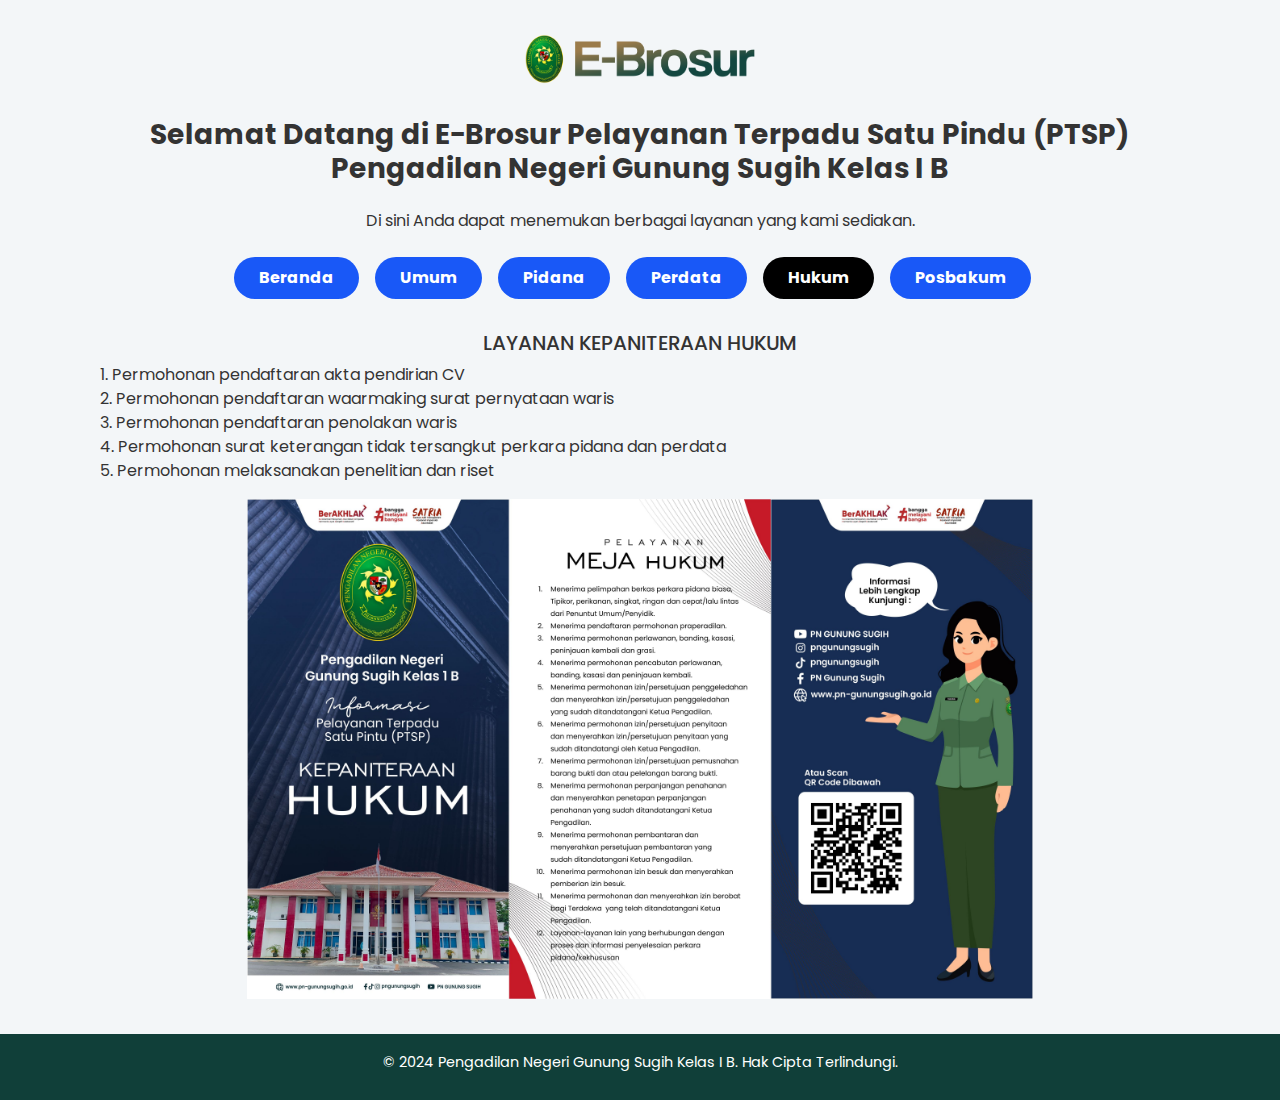
==== ptsp.hukum.html @ ebd92af2 "first commit" ====
<!DOCTYPE html>
<html lang="id">

<head>
  <meta charset="UTF-8">
  <meta name="viewport" content="width=device-width, initial-scale=1.0">
  <title>PTSP Pengadilan Negeri Gunung Sugih</title>
  <!-- Bootstrap CSS -->
  <link rel="stylesheet" href="https://stackpath.bootstrapcdn.com/bootstrap/4.5.2/css/bootstrap.min.css">
  <!-- Google Font: Poppins -->
  <link href="https://fonts.googleapis.com/css2?family=Poppins:wght@400;600&display=swap" rel="stylesheet">
  <style>
    body,
    html {
      font-family: 'Poppins', sans-serif;
      background-color: #F3F6F8;
      color: #333;
      min-height: 100vh;
      display: flex;
      flex-direction: column;
    }

    header {
      background-color: #F3F6F8;
      color: #000;
      padding: 10px;
      text-align: center;
    }

    .content {
      flex-grow: 1;
    }

    .footer {
      text-align: center;
      padding: 10px;
      background-color: #103F39;
      color: white;
      font-size: 0.9em;
    }

    .banner-image {
  width: 100%;
  height: auto;
  object-fit: contain;
  border-radius: 10px;
  margin-bottom: 15px;
  cursor: pointer;
  max-height: 500px;
}

.banner-container {
  margin: 20px auto;
  padding: 0 15px;
  text-align: center;
}

/* Media query untuk perangkat dengan lebar layar yang lebih kecil */
@media (max-width: 768px) {
  .banner-image {
    max-height: 400px;
  }
}

@media (max-width: 576px) {
  .banner-image {
    max-height: 300px;
  }
}

/* Style untuk heading dan paragraf */
.heading-bold {
  font-size: 1.75rem; /* Ukuran awal untuk layar besar */
  font-weight: bold;
  line-height: 1.2;
}

.text-center {
  text-align: center;
}

/* Media query untuk layar sedang */
@media (max-width: 768px) {
  .heading-bold {
    font-size: 1.5rem; /* Ukuran teks menurun pada layar sedang */
  }
  .text-center.mt-4 {
    font-size: 1rem; /* Paragraf teks lebih kecil di layar sedang */
  }
}

/* Media query untuk layar kecil */
@media (max-width: 576px) {
  .heading-bold {
    font-size: 1.25rem; /* Ukuran teks lebih kecil di layar kecil */
  }
  .text-center.mt-4 {
    font-size: 0.9rem; /* Paragraf teks lebih kecil di layar kecil */
  }
}
  </style>
</head>

<body>
  <!-- Header Section -->
  <header class="mt-4">
    <img src="logo/Logo_E-Brosur.png" alt="Logo Pengadilan" style="height: 50px; width: auto;">
  </header>

  <!-- Content Section -->
  <div class="container content">
    <h2 class="text-center heading-bold mt-4">Selamat Datang di E-Brosur Pelayanan Terpadu Satu Pindu (PTSP)
      Pengadilan Negeri Gunung Sugih Kelas I B</h2>
  <p class="text-center mt-4">Di sini Anda dapat menemukan berbagai layanan yang kami sediakan.</p>

    <!-- Category Buttons Section -->
    <div class="d-flex flex-wrap justify-content-center my-4">
      <a href="index.html" class="btn py-2 px-4 rounded-pill mr-3 mb-2"
        style="background-color: #1958F7; color:white; font-weight: bold;">Beranda</a>
      <a href="ptsp.umum.html" class="btn py-2 px-4 rounded-pill mr-3 mb-2"
        style="background-color: #1958F7; color:white; font-weight: bold;">Umum</a>
      <a href="ptsp.pidana.html" class="btn py-2 px-4 rounded-pill mr-3 mb-2"
        style="background-color: #1958F7; color:white; font-weight: bold;">Pidana</a>
      <a href="ptsp.perdata.html" class="btn py-2 px-4 rounded-pill mr-3 mb-2"
        style="background-color:  #1958F7; color:white; font-weight: bold;">Perdata</a>
      <a href="ptsp.hukum.html" class="btn py-2 px-4 rounded-pill mr-3 mb-2"
        style="background-color: #000000; color:white; font-weight: bold;">Hukum</a>
      <a href="ptsp.posbakum.html" class="btn py-2 px-4 rounded-pill mr-3 mb-2"
        style="background-color: #1958F7; color:white; font-weight: bold;">Posbakum</a>
    </div>

    <!-- Layanan Section with Banner and Description -->
    <div class="banner-container">
      <h5 class="text-center">LAYANAN KEPANITERAAN HUKUM</h5>
      <p class="text-left">
        1. Permohonan pendaftaran akta pendirian CV <br>
        2. Permohonan pendaftaran waarmaking surat pernyataan waris <br>
        3. Permohonan pendaftaran penolakan waris <br>
        4. Permohonan surat keterangan tidak tersangkut perkara pidana dan perdata <br>
        5. Permohonan melaksanakan penelitian dan riset <br>
      </p>
      <!-- Banner Image with Click to Popup -->
      <img src="banner/brosur_hukum.jpg" alt="Banner Layanan" class="banner-image" data-toggle="modal" data-target="#imageModal">
    </div>
    </div>
    

  <!-- Image Modal Popup -->
  <div class="modal fade" id="imageModal" tabindex="-1" aria-labelledby="imageModalLabel" aria-hidden="true">
    <div class="modal-dialog modal-dialog-centered modal-lg">
      <div class="modal-content">
        <div class="modal-body">
          <img src="banner/brosur_hukum.jpg" alt="Banner Layanan" class="img-fluid">
        </div>
      </div>
    </div>
  </div>
  <!-- Footer Section -->
  <footer class="footer">
    <p class="mt-2">&copy; 2024 Pengadilan Negeri Gunung Sugih Kelas I B. Hak Cipta Terlindungi.</p>
  </footer>

  <!-- JavaScript -->
  <script src="https://code.jquery.com/jquery-3.5.1.slim.min.js"></script>
  <script src="https://cdn.jsdelivr.net/npm/@popperjs/core@2.5.4/dist/umd/popper.min.js"></script>
  <script src="https://stackpath.bootstrapcdn.com/bootstrap/4.5.2/js/bootstrap.min.js"></script>
</body>

</html>
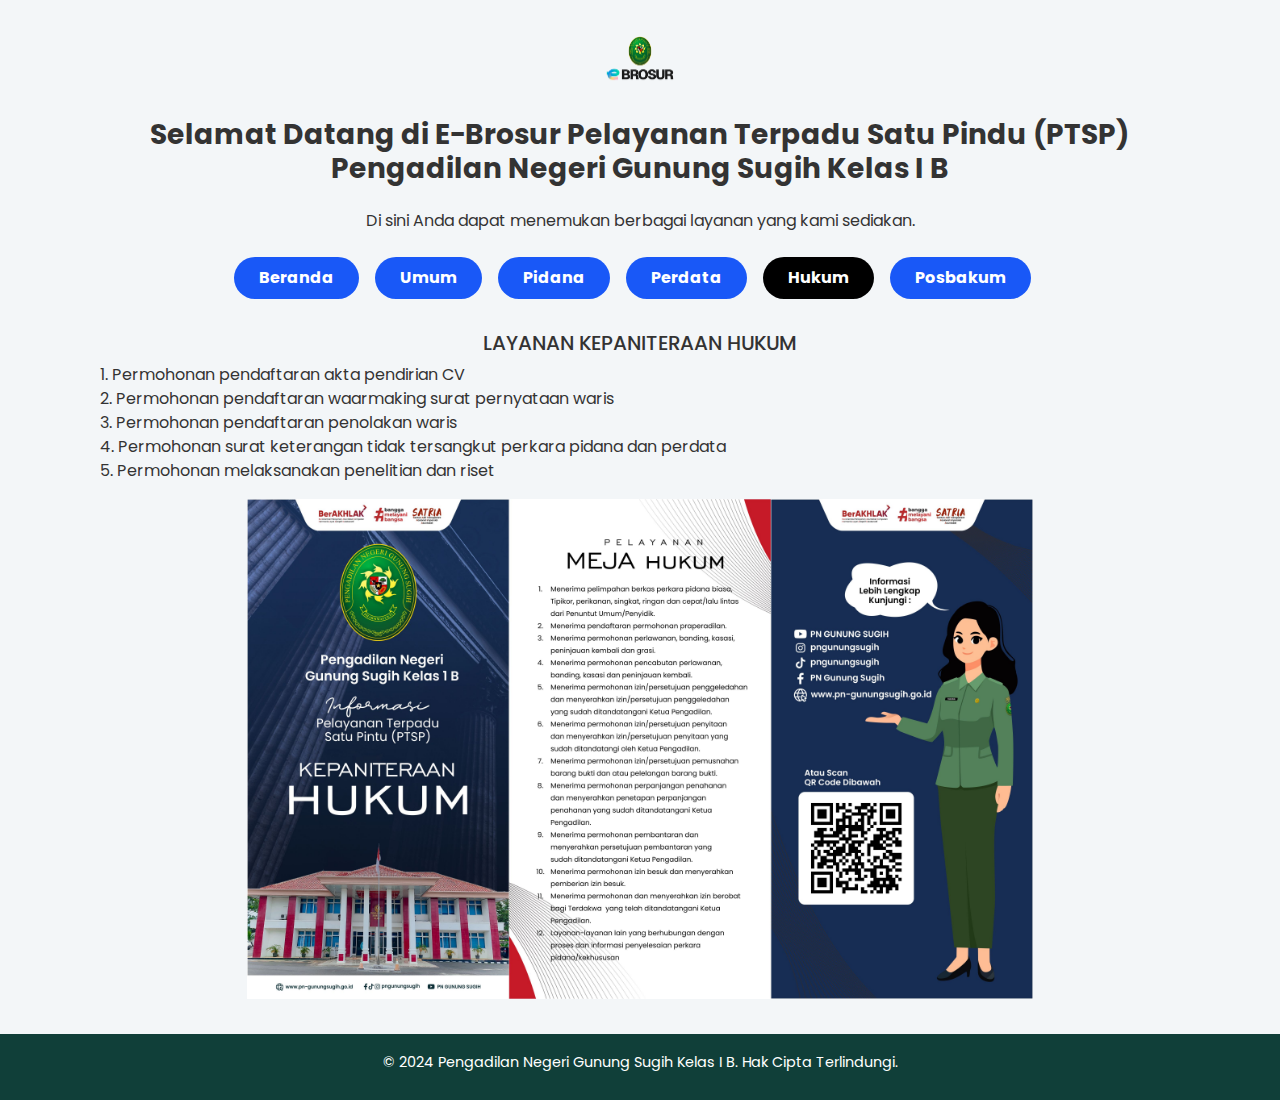
==== commit 89a9557e: "Update ptsp.hukum.html" ====
--- a/ptsp.hukum.html
+++ b/ptsp.hukum.html
@@ -104,7 +104,7 @@
 <body>
   <!-- Header Section -->
   <header class="mt-4">
-    <img src="logo/Logo_E-Brosur.png" alt="Logo Pengadilan" style="height: 50px; width: auto;">
+    <img src="logo/logoebrosur.png" alt="Logo Pengadilan" style="height: 50px; width: auto;">
   </header>
 
   <!-- Content Section -->
@@ -166,4 +166,4 @@
   <script src="https://stackpath.bootstrapcdn.com/bootstrap/4.5.2/js/bootstrap.min.js"></script>
 </body>
 
-</html>+</html>
